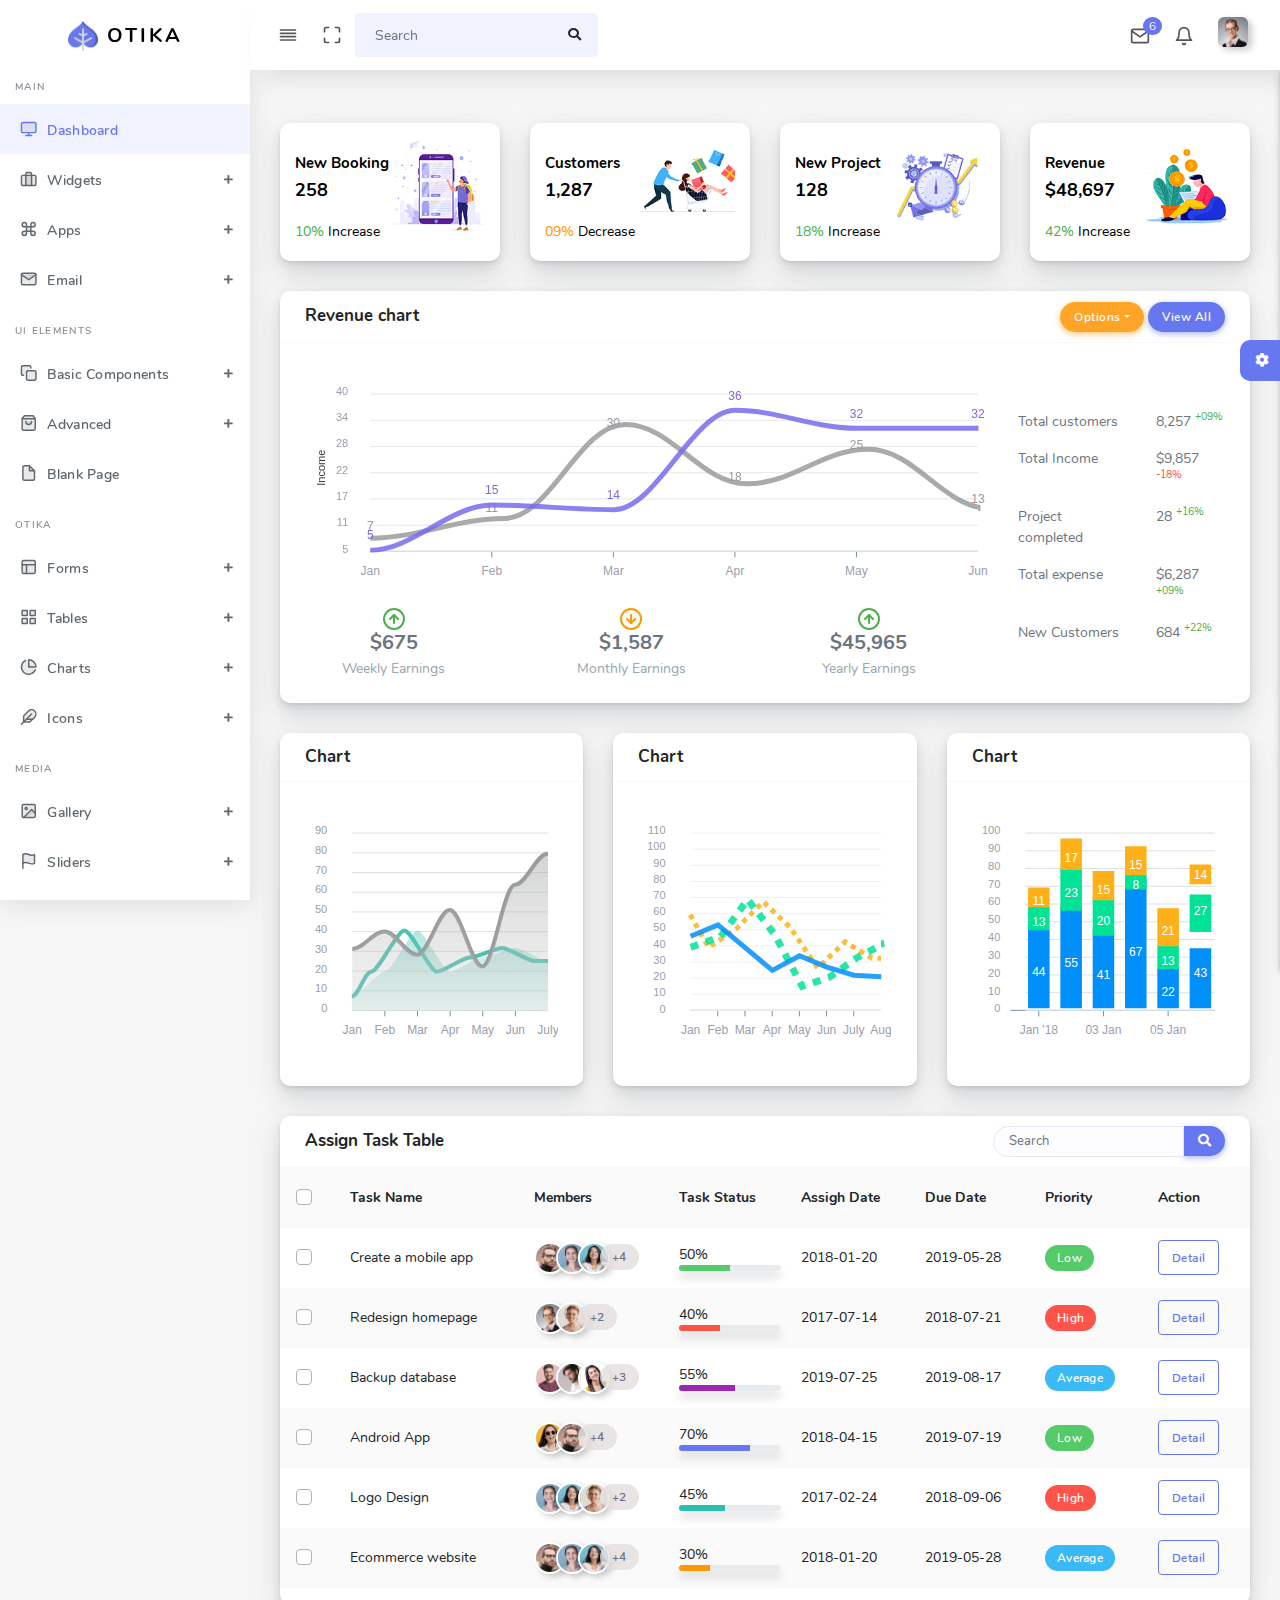
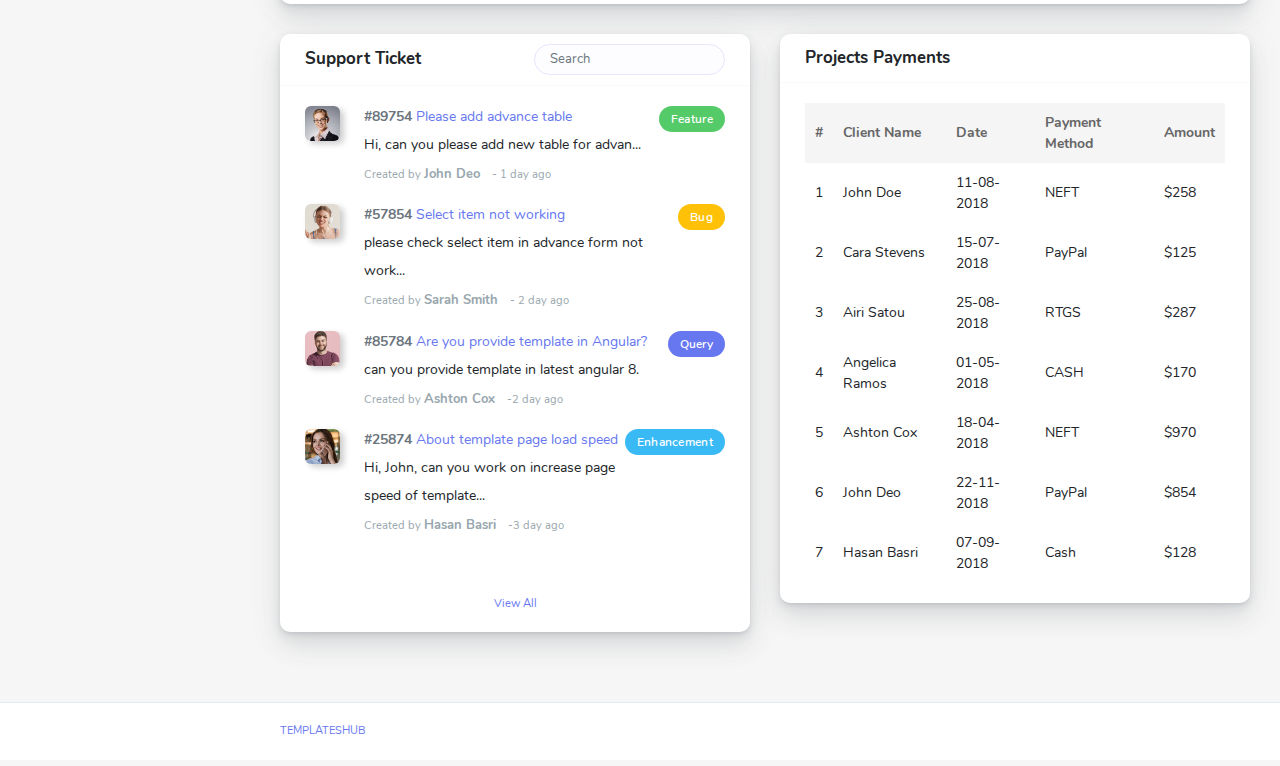
==== admin/index.html @ 85d9a6f5 "added files via Github Desktop" ====
<!DOCTYPE html>
<html lang="en">


<!-- index.html  21 Nov 2019 03:44:50 GMT -->
<head>
  <meta charset="UTF-8">
  <meta content="width=device-width, initial-scale=1, maximum-scale=1, shrink-to-fit=no" name="viewport">
  <title>Otika - Admin Dashboard Template</title>
  <!-- General CSS Files -->
  <link rel="stylesheet" href="assets/css/app.min.css">
  <!-- Template CSS -->
  <link rel="stylesheet" href="assets/css/style.css">
  <link rel="stylesheet" href="assets/css/components.css">
  <!-- Custom style CSS -->
  <link rel="stylesheet" href="assets/css/custom.css">
  <link rel='shortcut icon' type='image/x-icon' href='assets/img/favicon.ico' />
</head>

<body>
  <div class="loader"></div>
  <div id="app">
    <div class="main-wrapper main-wrapper-1">
      <div class="navbar-bg"></div>
      <nav class="navbar navbar-expand-lg main-navbar sticky">
        <div class="form-inline mr-auto">
          <ul class="navbar-nav mr-3">
            <li><a href="#" data-toggle="sidebar" class="nav-link nav-link-lg
									collapse-btn"> <i data-feather="align-justify"></i></a></li>
            <li><a href="#" class="nav-link nav-link-lg fullscreen-btn">
                <i data-feather="maximize"></i>
              </a></li>
            <li>
              <form class="form-inline mr-auto">
                <div class="search-element">
                  <input class="form-control" type="search" placeholder="Search" aria-label="Search" data-width="200">
                  <button class="btn" type="submit">
                    <i class="fas fa-search"></i>
                  </button>
                </div>
              </form>
            </li>
          </ul>
        </div>
        <ul class="navbar-nav navbar-right">
          <li class="dropdown dropdown-list-toggle"><a href="#" data-toggle="dropdown"
              class="nav-link nav-link-lg message-toggle"><i data-feather="mail"></i>
              <span class="badge headerBadge1">
                6 </span> </a>
            <div class="dropdown-menu dropdown-list dropdown-menu-right pullDown">
              <div class="dropdown-header">
                Messages
                <div class="float-right">
                  <a href="#">Mark All As Read</a>
                </div>
              </div>
              <div class="dropdown-list-content dropdown-list-message">
                <a href="#" class="dropdown-item"> <span class="dropdown-item-avatar
											text-white"> <img alt="image" src="assets/img/users/user-1.png" class="rounded-circle">
                  </span> <span class="dropdown-item-desc"> <span class="message-user">John
                      Deo</span>
                    <span class="time messege-text">Please check your mail !!</span>
                    <span class="time">2 Min Ago</span>
                  </span>
                </a> <a href="#" class="dropdown-item"> <span class="dropdown-item-avatar text-white">
                    <img alt="image" src="assets/img/users/user-2.png" class="rounded-circle">
                  </span> <span class="dropdown-item-desc"> <span class="message-user">Sarah
                      Smith</span> <span class="time messege-text">Request for leave
                      application</span>
                    <span class="time">5 Min Ago</span>
                  </span>
                </a> <a href="#" class="dropdown-item"> <span class="dropdown-item-avatar text-white">
                    <img alt="image" src="assets/img/users/user-5.png" class="rounded-circle">
                  </span> <span class="dropdown-item-desc"> <span class="message-user">Jacob
                      Ryan</span> <span class="time messege-text">Your payment invoice is
                      generated.</span> <span class="time">12 Min Ago</span>
                  </span>
                </a> <a href="#" class="dropdown-item"> <span class="dropdown-item-avatar text-white">
                    <img alt="image" src="assets/img/users/user-4.png" class="rounded-circle">
                  </span> <span class="dropdown-item-desc"> <span class="message-user">Lina
                      Smith</span> <span class="time messege-text">hii John, I have upload
                      doc
                      related to task.</span> <span class="time">30
                      Min Ago</span>
                  </span>
                </a> <a href="#" class="dropdown-item"> <span class="dropdown-item-avatar text-white">
                    <img alt="image" src="assets/img/users/user-3.png" class="rounded-circle">
                  </span> <span class="dropdown-item-desc"> <span class="message-user">Jalpa
                      Joshi</span> <span class="time messege-text">Please do as specify.
                      Let me
                      know if you have any query.</span> <span class="time">1
                      Days Ago</span>
                  </span>
                </a> <a href="#" class="dropdown-item"> <span class="dropdown-item-avatar text-white">
                    <img alt="image" src="assets/img/users/user-2.png" class="rounded-circle">
                  </span> <span class="dropdown-item-desc"> <span class="message-user">Sarah
                      Smith</span> <span class="time messege-text">Client Requirements</span>
                    <span class="time">2 Days Ago</span>
                  </span>
                </a>
              </div>
              <div class="dropdown-footer text-center">
                <a href="#">View All <i class="fas fa-chevron-right"></i></a>
              </div>
            </div>
          </li>
          <li class="dropdown dropdown-list-toggle"><a href="#" data-toggle="dropdown"
              class="nav-link notification-toggle nav-link-lg"><i data-feather="bell" class="bell"></i>
            </a>
            <div class="dropdown-menu dropdown-list dropdown-menu-right pullDown">
              <div class="dropdown-header">
                Notifications
                <div class="float-right">
                  <a href="#">Mark All As Read</a>
                </div>
              </div>
              <div class="dropdown-list-content dropdown-list-icons">
                <a href="#" class="dropdown-item dropdown-item-unread"> <span
                    class="dropdown-item-icon bg-primary text-white"> <i class="fas
												fa-code"></i>
                  </span> <span class="dropdown-item-desc"> Template update is
                    available now! <span class="time">2 Min
                      Ago</span>
                  </span>
                </a> <a href="#" class="dropdown-item"> <span class="dropdown-item-icon bg-info text-white"> <i class="far
												fa-user"></i>
                  </span> <span class="dropdown-item-desc"> <b>You</b> and <b>Dedik
                      Sugiharto</b> are now friends <span class="time">10 Hours
                      Ago</span>
                  </span>
                </a> <a href="#" class="dropdown-item"> <span class="dropdown-item-icon bg-success text-white"> <i
                      class="fas
												fa-check"></i>
                  </span> <span class="dropdown-item-desc"> <b>Kusnaedi</b> has
                    moved task <b>Fix bug header</b> to <b>Done</b> <span class="time">12
                      Hours
                      Ago</span>
                  </span>
                </a> <a href="#" class="dropdown-item"> <span class="dropdown-item-icon bg-danger text-white"> <i
                      class="fas fa-exclamation-triangle"></i>
                  </span> <span class="dropdown-item-desc"> Low disk space. Let's
                    clean it! <span class="time">17 Hours Ago</span>
                  </span>
                </a> <a href="#" class="dropdown-item"> <span class="dropdown-item-icon bg-info text-white"> <i class="fas
												fa-bell"></i>
                  </span> <span class="dropdown-item-desc"> Welcome to Otika
                    template! <span class="time">Yesterday</span>
                  </span>
                </a>
              </div>
              <div class="dropdown-footer text-center">
                <a href="#">View All <i class="fas fa-chevron-right"></i></a>
              </div>
            </div>
          </li>
          <li class="dropdown"><a href="#" data-toggle="dropdown"
              class="nav-link dropdown-toggle nav-link-lg nav-link-user"> <img alt="image" src="assets/img/user.png"
                class="user-img-radious-style"> <span class="d-sm-none d-lg-inline-block"></span></a>
            <div class="dropdown-menu dropdown-menu-right pullDown">
              <div class="dropdown-title">Hello Sarah Smith</div>
              <a href="profile.html" class="dropdown-item has-icon"> <i class="far
										fa-user"></i> Profile
              </a> <a href="timeline.html" class="dropdown-item has-icon"> <i class="fas fa-bolt"></i>
                Activities
              </a> <a href="#" class="dropdown-item has-icon"> <i class="fas fa-cog"></i>
                Settings
              </a>
              <div class="dropdown-divider"></div>
              <a href="auth-login.html" class="dropdown-item has-icon text-danger"> <i class="fas fa-sign-out-alt"></i>
                Logout
              </a>
            </div>
          </li>
        </ul>
      </nav>
      <div class="main-sidebar sidebar-style-2">
        <aside id="sidebar-wrapper">
          <div class="sidebar-brand">
            <a href="index.html"> <img alt="image" src="assets/img/logo.png" class="header-logo" /> <span
                class="logo-name">Otika</span>
            </a>
          </div>
          <ul class="sidebar-menu">
            <li class="menu-header">Main</li>
            <li class="dropdown active">
              <a href="index.html" class="nav-link"><i data-feather="monitor"></i><span>Dashboard</span></a>
            </li>
            <li class="dropdown">
              <a href="#" class="menu-toggle nav-link has-dropdown"><i
                  data-feather="briefcase"></i><span>Widgets</span></a>
              <ul class="dropdown-menu">
                <li><a class="nav-link" href="widget-chart.html">Chart Widgets</a></li>
                <li><a class="nav-link" href="widget-data.html">Data Widgets</a></li>
              </ul>
            </li>
            <li class="dropdown">
              <a href="#" class="menu-toggle nav-link has-dropdown"><i data-feather="command"></i><span>Apps</span></a>
              <ul class="dropdown-menu">
                <li><a class="nav-link" href="chat.html">Chat</a></li>
                <li><a class="nav-link" href="portfolio.html">Portfolio</a></li>
                <li><a class="nav-link" href="blog.html">Blog</a></li>
                <li><a class="nav-link" href="calendar.html">Calendar</a></li>
              </ul>
            </li>
            <li class="dropdown">
              <a href="#" class="menu-toggle nav-link has-dropdown"><i data-feather="mail"></i><span>Email</span></a>
              <ul class="dropdown-menu">
                <li><a class="nav-link" href="email-inbox.html">Inbox</a></li>
                <li><a class="nav-link" href="email-compose.html">Compose</a></li>
                <li><a class="nav-link" href="email-read.html">read</a></li>
              </ul>
            </li>
            <li class="menu-header">UI Elements</li>
            <li class="dropdown">
              <a href="#" class="menu-toggle nav-link has-dropdown"><i data-feather="copy"></i><span>Basic
                  Components</span></a>
              <ul class="dropdown-menu">
                <li><a class="nav-link" href="alert.html">Alert</a></li>
                <li><a class="nav-link" href="badge.html">Badge</a></li>
                <li><a class="nav-link" href="breadcrumb.html">Breadcrumb</a></li>
                <li><a class="nav-link" href="buttons.html">Buttons</a></li>
                <li><a class="nav-link" href="collapse.html">Collapse</a></li>
                <li><a class="nav-link" href="dropdown.html">Dropdown</a></li>
                <li><a class="nav-link" href="checkbox-and-radio.html">Checkbox &amp; Radios</a></li>
                <li><a class="nav-link" href="list-group.html">List Group</a></li>
                <li><a class="nav-link" href="media-object.html">Media Object</a></li>
                <li><a class="nav-link" href="navbar.html">Navbar</a></li>
                <li><a class="nav-link" href="pagination.html">Pagination</a></li>
                <li><a class="nav-link" href="popover.html">Popover</a></li>
                <li><a class="nav-link" href="progress.html">Progress</a></li>
                <li><a class="nav-link" href="tooltip.html">Tooltip</a></li>
                <li><a class="nav-link" href="flags.html">Flag</a></li>
                <li><a class="nav-link" href="typography.html">Typography</a></li>
              </ul>
            </li>
            <li class="dropdown">
              <a href="#" class="menu-toggle nav-link has-dropdown"><i
                  data-feather="shopping-bag"></i><span>Advanced</span></a>
              <ul class="dropdown-menu">
                <li><a class="nav-link" href="avatar.html">Avatar</a></li>
                <li><a class="nav-link" href="card.html">Card</a></li>
                <li><a class="nav-link" href="modal.html">Modal</a></li>
                <li><a class="nav-link" href="sweet-alert.html">Sweet Alert</a></li>
                <li><a class="nav-link" href="toastr.html">Toastr</a></li>
                <li><a class="nav-link" href="empty-state.html">Empty State</a></li>
                <li><a class="nav-link" href="multiple-upload.html">Multiple Upload</a></li>
                <li><a class="nav-link" href="pricing.html">Pricing</a></li>
                <li><a class="nav-link" href="tabs.html">Tab</a></li>
              </ul>
            </li>
            <li><a class="nav-link" href="blank.html"><i data-feather="file"></i><span>Blank Page</span></a></li>
            <li class="menu-header">Otika</li>
            <li class="dropdown">
              <a href="#" class="menu-toggle nav-link has-dropdown"><i data-feather="layout"></i><span>Forms</span></a>
              <ul class="dropdown-menu">
                <li><a class="nav-link" href="basic-form.html">Basic Form</a></li>
                <li><a class="nav-link" href="forms-advanced-form.html">Advanced Form</a></li>
                <li><a class="nav-link" href="forms-editor.html">Editor</a></li>
                <li><a class="nav-link" href="forms-validation.html">Validation</a></li>
                <li><a class="nav-link" href="form-wizard.html">Form Wizard</a></li>
              </ul>
            </li>
            <li class="dropdown">
              <a href="#" class="menu-toggle nav-link has-dropdown"><i data-feather="grid"></i><span>Tables</span></a>
              <ul class="dropdown-menu">
                <li><a class="nav-link" href="basic-table.html">Basic Tables</a></li>
                <li><a class="nav-link" href="advance-table.html">Advanced Table</a></li>
                <li><a class="nav-link" href="datatables.html">Datatable</a></li>
                <li><a class="nav-link" href="export-table.html">Export Table</a></li>
                <li><a class="nav-link" href="editable-table.html">Editable Table</a></li>
              </ul>
            </li>
            <li class="dropdown">
              <a href="#" class="menu-toggle nav-link has-dropdown"><i
                  data-feather="pie-chart"></i><span>Charts</span></a>
              <ul class="dropdown-menu">
                <li><a class="nav-link" href="chart-amchart.html">amChart</a></li>
                <li><a class="nav-link" href="chart-apexchart.html">apexchart</a></li>
                <li><a class="nav-link" href="chart-echart.html">eChart</a></li>
                <li><a class="nav-link" href="chart-chartjs.html">Chartjs</a></li>
                <li><a class="nav-link" href="chart-sparkline.html">Sparkline</a></li>
                <li><a class="nav-link" href="chart-morris.html">Morris</a></li>
              </ul>
            </li>
            <li class="dropdown">
              <a href="#" class="menu-toggle nav-link has-dropdown"><i data-feather="feather"></i><span>Icons</span></a>
              <ul class="dropdown-menu">
                <li><a class="nav-link" href="icon-font-awesome.html">Font Awesome</a></li>
                <li><a class="nav-link" href="icon-material.html">Material Design</a></li>
                <li><a class="nav-link" href="icon-ionicons.html">Ion Icons</a></li>
                <li><a class="nav-link" href="icon-feather.html">Feather Icons</a></li>
                <li><a class="nav-link" href="icon-weather-icon.html">Weather Icon</a></li>
              </ul>
            </li>
            <li class="menu-header">Media</li>
            <li class="dropdown">
              <a href="#" class="menu-toggle nav-link has-dropdown"><i data-feather="image"></i><span>Gallery</span></a>
              <ul class="dropdown-menu">
                <li><a class="nav-link" href="light-gallery.html">Light Gallery</a></li>
                <li><a href="gallery1.html">Gallery 2</a></li>
              </ul>
            </li>
            <li class="dropdown">
              <a href="#" class="menu-toggle nav-link has-dropdown"><i data-feather="flag"></i><span>Sliders</span></a>
              <ul class="dropdown-menu">
                <li><a href="carousel.html">Bootstrap Carousel.html</a></li>
                <li><a class="nav-link" href="owl-carousel.html">Owl Carousel</a></li>
              </ul>
            </li>
            <li><a class="nav-link" href="timeline.html"><i data-feather="sliders"></i><span>Timeline</span></a></li>
            <li class="menu-header">Maps</li>
            <li class="dropdown">
              <a href="#" class="menu-toggle nav-link has-dropdown"><i data-feather="map"></i><span>Google
                  Maps</span></a>
              <ul class="dropdown-menu">
                <li><a href="gmaps-advanced-route.html">Advanced Route</a></li>
                <li><a href="gmaps-draggable-marker.html">Draggable Marker</a></li>
                <li><a href="gmaps-geocoding.html">Geocoding</a></li>
                <li><a href="gmaps-geolocation.html">Geolocation</a></li>
                <li><a href="gmaps-marker.html">Marker</a></li>
                <li><a href="gmaps-multiple-marker.html">Multiple Marker</a></li>
                <li><a href="gmaps-route.html">Route</a></li>
                <li><a href="gmaps-simple.html">Simple</a></li>
              </ul>
            </li>
            <li><a class="nav-link" href="vector-map.html"><i data-feather="map-pin"></i><span>Vector
                  Map</span></a></li>
            <li class="menu-header">Pages</li>
            <li class="dropdown">
              <a href="#" class="menu-toggle nav-link has-dropdown"><i
                  data-feather="user-check"></i><span>Auth</span></a>
              <ul class="dropdown-menu">
                <li><a href="auth-login.html">Login</a></li>
                <li><a href="auth-register.html">Register</a></li>
                <li><a href="auth-forgot-password.html">Forgot Password</a></li>
                <li><a href="auth-reset-password.html">Reset Password</a></li>
                <li><a href="subscribe.html">Subscribe</a></li>
              </ul>
            </li>
            <li class="dropdown">
              <a href="#" class="menu-toggle nav-link has-dropdown"><i
                  data-feather="alert-triangle"></i><span>Errors</span></a>
              <ul class="dropdown-menu">
                <li><a class="nav-link" href="errors-503.html">503</a></li>
                <li><a class="nav-link" href="errors-403.html">403</a></li>
                <li><a class="nav-link" href="errors-404.html">404</a></li>
                <li><a class="nav-link" href="errors-500.html">500</a></li>
              </ul>
            </li>
            <li class="dropdown">
              <a href="#" class="menu-toggle nav-link has-dropdown"><i data-feather="anchor"></i><span>Other
                  Pages</span></a>
              <ul class="dropdown-menu">
                <li><a class="nav-link" href="create-post.html">Create Post</a></li>
                <li><a class="nav-link" href="posts.html">Posts</a></li>
                <li><a class="nav-link" href="profile.html">Profile</a></li>
                <li><a class="nav-link" href="contact.html">Contact</a></li>
                <li><a class="nav-link" href="invoice.html">Invoice</a></li>
              </ul>
            </li>
            <li class="dropdown">
              <a href="#" class="menu-toggle nav-link has-dropdown"><i
                  data-feather="chevrons-down"></i><span>Multilevel</span></a>
              <ul class="dropdown-menu">
                <li><a href="#">Menu 1</a></li>
                <li class="dropdown">
                  <a href="#" class="has-dropdown">Menu 2</a>
                  <ul class="dropdown-menu">
                    <li><a href="#">Child Menu 1</a></li>
                    <li class="dropdown">
                      <a href="#" class="has-dropdown">Child Menu 2</a>
                      <ul class="dropdown-menu">
                        <li><a href="#">Child Menu 1</a></li>
                        <li><a href="#">Child Menu 2</a></li>
                      </ul>
                    </li>
                    <li><a href="#"> Child Menu 3</a></li>
                  </ul>
                </li>
              </ul>
            </li>
          </ul>
        </aside>
      </div>
      <!-- Main Content -->
      <div class="main-content">
        <section class="section">
          <div class="row ">
            <div class="col-xl-3 col-lg-6 col-md-6 col-sm-6 col-xs-12">
              <div class="card">
                <div class="card-statistic-4">
                  <div class="align-items-center justify-content-between">
                    <div class="row ">
                      <div class="col-lg-6 col-md-6 col-sm-6 col-xs-6 pr-0 pt-3">
                        <div class="card-content">
                          <h5 class="font-15">New Booking</h5>
                          <h2 class="mb-3 font-18">258</h2>
                          <p class="mb-0"><span class="col-green">10%</span> Increase</p>
                        </div>
                      </div>
                      <div class="col-lg-6 col-md-6 col-sm-6 col-xs-6 pl-0">
                        <div class="banner-img">
                          <img src="assets/img/banner/1.png" alt="">
                        </div>
                      </div>
                    </div>
                  </div>
                </div>
              </div>
            </div>
            <div class="col-xl-3 col-lg-6 col-md-6 col-sm-6 col-xs-12">
              <div class="card">
                <div class="card-statistic-4">
                  <div class="align-items-center justify-content-between">
                    <div class="row ">
                      <div class="col-lg-6 col-md-6 col-sm-6 col-xs-6 pr-0 pt-3">
                        <div class="card-content">
                          <h5 class="font-15"> Customers</h5>
                          <h2 class="mb-3 font-18">1,287</h2>
                          <p class="mb-0"><span class="col-orange">09%</span> Decrease</p>
                        </div>
                      </div>
                      <div class="col-lg-6 col-md-6 col-sm-6 col-xs-6 pl-0">
                        <div class="banner-img">
                          <img src="assets/img/banner/2.png" alt="">
                        </div>
                      </div>
                    </div>
                  </div>
                </div>
              </div>
            </div>
            <div class="col-xl-3 col-lg-6 col-md-6 col-sm-6 col-xs-12">
              <div class="card">
                <div class="card-statistic-4">
                  <div class="align-items-center justify-content-between">
                    <div class="row ">
                      <div class="col-lg-6 col-md-6 col-sm-6 col-xs-6 pr-0 pt-3">
                        <div class="card-content">
                          <h5 class="font-15">New Project</h5>
                          <h2 class="mb-3 font-18">128</h2>
                          <p class="mb-0"><span class="col-green">18%</span>
                            Increase</p>
                        </div>
                      </div>
                      <div class="col-lg-6 col-md-6 col-sm-6 col-xs-6 pl-0">
                        <div class="banner-img">
                          <img src="assets/img/banner/3.png" alt="">
                        </div>
                      </div>
                    </div>
                  </div>
                </div>
              </div>
            </div>
            <div class="col-xl-3 col-lg-6 col-md-6 col-sm-6 col-xs-12">
              <div class="card">
                <div class="card-statistic-4">
                  <div class="align-items-center justify-content-between">
                    <div class="row ">
                      <div class="col-lg-6 col-md-6 col-sm-6 col-xs-6 pr-0 pt-3">
                        <div class="card-content">
                          <h5 class="font-15">Revenue</h5>
                          <h2 class="mb-3 font-18">$48,697</h2>
                          <p class="mb-0"><span class="col-green">42%</span> Increase</p>
                        </div>
                      </div>
                      <div class="col-lg-6 col-md-6 col-sm-6 col-xs-6 pl-0">
                        <div class="banner-img">
                          <img src="assets/img/banner/4.png" alt="">
                        </div>
                      </div>
                    </div>
                  </div>
                </div>
              </div>
            </div>
          </div>
          <div class="row">
            <div class="col-12 col-sm-12 col-lg-12">
              <div class="card ">
                <div class="card-header">
                  <h4>Revenue chart</h4>
                  <div class="card-header-action">
                    <div class="dropdown">
                      <a href="#" data-toggle="dropdown" class="btn btn-warning dropdown-toggle">Options</a>
                      <div class="dropdown-menu">
                        <a href="#" class="dropdown-item has-icon"><i class="fas fa-eye"></i> View</a>
                        <a href="#" class="dropdown-item has-icon"><i class="far fa-edit"></i> Edit</a>
                        <div class="dropdown-divider"></div>
                        <a href="#" class="dropdown-item has-icon text-danger"><i class="far fa-trash-alt"></i>
                          Delete</a>
                      </div>
                    </div>
                    <a href="#" class="btn btn-primary">View All</a>
                  </div>
                </div>
                <div class="card-body">
                  <div class="row">
                    <div class="col-lg-9">
                      <div id="chart1"></div>
                      <div class="row mb-0">
                        <div class="col-lg-4 col-md-4 col-sm-4 col-xs-4">
                          <div class="list-inline text-center">
                            <div class="list-inline-item p-r-30"><i data-feather="arrow-up-circle"
                                class="col-green"></i>
                              <h5 class="m-b-0">$675</h5>
                              <p class="text-muted font-14 m-b-0">Weekly Earnings</p>
                            </div>
                          </div>
                        </div>
                        <div class="col-lg-4 col-md-4 col-sm-4 col-xs-4">
                          <div class="list-inline text-center">
                            <div class="list-inline-item p-r-30"><i data-feather="arrow-down-circle"
                                class="col-orange"></i>
                              <h5 class="m-b-0">$1,587</h5>
                              <p class="text-muted font-14 m-b-0">Monthly Earnings</p>
                            </div>
                          </div>
                        </div>
                        <div class="col-lg-4 col-md-4 col-sm-4 col-xs-4">
                          <div class="list-inline text-center">
                            <div class="list-inline-item p-r-30"><i data-feather="arrow-up-circle"
                                class="col-green"></i>
                              <h5 class="mb-0 m-b-0">$45,965</h5>
                              <p class="text-muted font-14 m-b-0">Yearly Earnings</p>
                            </div>
                          </div>
                        </div>
                      </div>
                    </div>
                    <div class="col-lg-3">
                      <div class="row mt-5">
                        <div class="col-7 col-xl-7 mb-3">Total customers</div>
                        <div class="col-5 col-xl-5 mb-3">
                          <span class="text-big">8,257</span>
                          <sup class="col-green">+09%</sup>
                        </div>
                        <div class="col-7 col-xl-7 mb-3">Total Income</div>
                        <div class="col-5 col-xl-5 mb-3">
                          <span class="text-big">$9,857</span>
                          <sup class="text-danger">-18%</sup>
                        </div>
                        <div class="col-7 col-xl-7 mb-3">Project completed</div>
                        <div class="col-5 col-xl-5 mb-3">
                          <span class="text-big">28</span>
                          <sup class="col-green">+16%</sup>
                        </div>
                        <div class="col-7 col-xl-7 mb-3">Total expense</div>
                        <div class="col-5 col-xl-5 mb-3">
                          <span class="text-big">$6,287</span>
                          <sup class="col-green">+09%</sup>
                        </div>
                        <div class="col-7 col-xl-7 mb-3">New Customers</div>
                        <div class="col-5 col-xl-5 mb-3">
                          <span class="text-big">684</span>
                          <sup class="col-green">+22%</sup>
                        </div>
                      </div>
                    </div>
                  </div>
                </div>
              </div>
            </div>
          </div>
          <div class="row">
            <div class="col-12 col-sm-12 col-lg-4">
              <div class="card">
                <div class="card-header">
                  <h4>Chart</h4>
                </div>
                <div class="card-body">
                  <div id="chart4" class="chartsh"></div>
                </div>
              </div>
            </div>
            <div class="col-12 col-sm-12 col-lg-4">
              <div class="card">
                <div class="card-header">
                  <h4>Chart</h4>
                </div>
                <div class="card-body">
                  <div class="summary">
                    <div class="summary-chart active" data-tab-group="summary-tab" id="summary-chart">
                      <div id="chart3" class="chartsh"></div>
                    </div>
                    <div data-tab-group="summary-tab" id="summary-text">
                    </div>
                  </div>
                </div>
              </div>
            </div>
            <div class="col-12 col-sm-12 col-lg-4">
              <div class="card">
                <div class="card-header">
                  <h4>Chart</h4>
                </div>
                <div class="card-body">
                  <div id="chart2" class="chartsh"></div>
                </div>
              </div>
            </div>
          </div>
          <div class="row">
            <div class="col-12">
              <div class="card">
                <div class="card-header">
                  <h4>Assign Task Table</h4>
                  <div class="card-header-form">
                    <form>
                      <div class="input-group">
                        <input type="text" class="form-control" placeholder="Search">
                        <div class="input-group-btn">
                          <button class="btn btn-primary"><i class="fas fa-search"></i></button>
                        </div>
                      </div>
                    </form>
                  </div>
                </div>
                <div class="card-body p-0">
                  <div class="table-responsive">
                    <table class="table table-striped">
                      <tr>
                        <th class="text-center">
                          <div class="custom-checkbox custom-checkbox-table custom-control">
                            <input type="checkbox" data-checkboxes="mygroup" data-checkbox-role="dad"
                              class="custom-control-input" id="checkbox-all">
                            <label for="checkbox-all" class="custom-control-label">&nbsp;</label>
                          </div>
                        </th>
                        <th>Task Name</th>
                        <th>Members</th>
                        <th>Task Status</th>
                        <th>Assigh Date</th>
                        <th>Due Date</th>
                        <th>Priority</th>
                        <th>Action</th>
                      </tr>
                      <tr>
                        <td class="p-0 text-center">
                          <div class="custom-checkbox custom-control">
                            <input type="checkbox" data-checkboxes="mygroup" class="custom-control-input"
                              id="checkbox-1">
                            <label for="checkbox-1" class="custom-control-label">&nbsp;</label>
                          </div>
                        </td>
                        <td>Create a mobile app</td>
                        <td class="text-truncate">
                          <ul class="list-unstyled order-list m-b-0 m-b-0">
                            <li class="team-member team-member-sm"><img class="rounded-circle"
                                src="assets/img/users/user-8.png" alt="user" data-toggle="tooltip" title=""
                                data-original-title="Wildan Ahdian"></li>
                            <li class="team-member team-member-sm"><img class="rounded-circle"
                                src="assets/img/users/user-9.png" alt="user" data-toggle="tooltip" title=""
                                data-original-title="John Deo"></li>
                            <li class="team-member team-member-sm"><img class="rounded-circle"
                                src="assets/img/users/user-10.png" alt="user" data-toggle="tooltip" title=""
                                data-original-title="Sarah Smith"></li>
                            <li class="avatar avatar-sm"><span class="badge badge-primary">+4</span></li>
                          </ul>
                        </td>
                        <td class="align-middle">
                          <div class="progress-text">50%</div>
                          <div class="progress" data-height="6">
                            <div class="progress-bar bg-success" data-width="50%"></div>
                          </div>
                        </td>
                        <td>2018-01-20</td>
                        <td>2019-05-28</td>
                        <td>
                          <div class="badge badge-success">Low</div>
                        </td>
                        <td><a href="#" class="btn btn-outline-primary">Detail</a></td>
                      </tr>
                      <tr>
                        <td class="p-0 text-center">
                          <div class="custom-checkbox custom-control">
                            <input type="checkbox" data-checkboxes="mygroup" class="custom-control-input"
                              id="checkbox-2">
                            <label for="checkbox-2" class="custom-control-label">&nbsp;</label>
                          </div>
                        </td>
                        <td>Redesign homepage</td>
                        <td class="text-truncate">
                          <ul class="list-unstyled order-list m-b-0 m-b-0">
                            <li class="team-member team-member-sm"><img class="rounded-circle"
                                src="assets/img/users/user-1.png" alt="user" data-toggle="tooltip" title=""
                                data-original-title="Wildan Ahdian"></li>
                            <li class="team-member team-member-sm"><img class="rounded-circle"
                                src="assets/img/users/user-2.png" alt="user" data-toggle="tooltip" title=""
                                data-original-title="John Deo"></li>
                            <li class="avatar avatar-sm"><span class="badge badge-primary">+2</span></li>
                          </ul>
                        </td>
                        <td class="align-middle">
                          <div class="progress-text">40%</div>
                          <div class="progress" data-height="6">
                            <div class="progress-bar bg-danger" data-width="40%"></div>
                          </div>
                        </td>
                        <td>2017-07-14</td>
                        <td>2018-07-21</td>
                        <td>
                          <div class="badge badge-danger">High</div>
                        </td>
                        <td><a href="#" class="btn btn-outline-primary">Detail</a></td>
                      </tr>
                      <tr>
                        <td class="p-0 text-center">
                          <div class="custom-checkbox custom-control">
                            <input type="checkbox" data-checkboxes="mygroup" class="custom-control-input"
                              id="checkbox-3">
                            <label for="checkbox-3" class="custom-control-label">&nbsp;</label>
                          </div>
                        </td>
                        <td>Backup database</td>
                        <td class="text-truncate">
                          <ul class="list-unstyled order-list m-b-0 m-b-0">
                            <li class="team-member team-member-sm"><img class="rounded-circle"
                                src="assets/img/users/user-3.png" alt="user" data-toggle="tooltip" title=""
                                data-original-title="Wildan Ahdian"></li>
                            <li class="team-member team-member-sm"><img class="rounded-circle"
                                src="assets/img/users/user-4.png" alt="user" data-toggle="tooltip" title=""
                                data-original-title="John Deo"></li>
                            <li class="team-member team-member-sm"><img class="rounded-circle"
                                src="assets/img/users/user-5.png" alt="user" data-toggle="tooltip" title=""
                                data-original-title="Sarah Smith"></li>
                            <li class="avatar avatar-sm"><span class="badge badge-primary">+3</span></li>
                          </ul>
                        </td>
                        <td class="align-middle">
                          <div class="progress-text">55%</div>
                          <div class="progress" data-height="6">
                            <div class="progress-bar bg-purple" data-width="55%"></div>
                          </div>
                        </td>
                        <td>2019-07-25</td>
                        <td>2019-08-17</td>
                        <td>
                          <div class="badge badge-info">Average</div>
                        </td>
                        <td><a href="#" class="btn btn-outline-primary">Detail</a></td>
                      </tr>
                      <tr>
                        <td class="p-0 text-center">
                          <div class="custom-checkbox custom-control">
                            <input type="checkbox" data-checkboxes="mygroup" class="custom-control-input"
                              id="checkbox-4">
                            <label for="checkbox-4" class="custom-control-label">&nbsp;</label>
                          </div>
                        </td>
                        <td>Android App</td>
                        <td class="text-truncate">
                          <ul class="list-unstyled order-list m-b-0 m-b-0">
                            <li class="team-member team-member-sm"><img class="rounded-circle"
                                src="assets/img/users/user-7.png" alt="user" data-toggle="tooltip" title=""
                                data-original-title="John Deo"></li>
                            <li class="team-member team-member-sm"><img class="rounded-circle"
                                src="assets/img/users/user-8.png" alt="user" data-toggle="tooltip" title=""
                                data-original-title="Sarah Smith"></li>
                            <li class="avatar avatar-sm"><span class="badge badge-primary">+4</span></li>
                          </ul>
                        </td>
                        <td class="align-middle">
                          <div class="progress-text">70%</div>
                          <div class="progress" data-height="6">
                            <div class="progress-bar" data-width="70%"></div>
                          </div>
                        </td>
                        <td>2018-04-15</td>
                        <td>2019-07-19</td>
                        <td>
                          <div class="badge badge-success">Low</div>
                        </td>
                        <td><a href="#" class="btn btn-outline-primary">Detail</a></td>
                      </tr>
                      <tr>
                        <td class="p-0 text-center">
                          <div class="custom-checkbox custom-control">
                            <input type="checkbox" data-checkboxes="mygroup" class="custom-control-input"
                              id="checkbox-5">
                            <label for="checkbox-5" class="custom-control-label">&nbsp;</label>
                          </div>
                        </td>
                        <td>Logo Design</td>
                        <td class="text-truncate">
                          <ul class="list-unstyled order-list m-b-0 m-b-0">
                            <li class="team-member team-member-sm"><img class="rounded-circle"
                                src="assets/img/users/user-9.png" alt="user" data-toggle="tooltip" title=""
                                data-original-title="Wildan Ahdian"></li>
                            <li class="team-member team-member-sm"><img class="rounded-circle"
                                src="assets/img/users/user-10.png" alt="user" data-toggle="tooltip" title=""
                                data-original-title="John Deo"></li>
                            <li class="team-member team-member-sm"><img class="rounded-circle"
                                src="assets/img/users/user-2.png" alt="user" data-toggle="tooltip" title=""
                                data-original-title="Sarah Smith"></li>
                            <li class="avatar avatar-sm"><span class="badge badge-primary">+2</span></li>
                          </ul>
                        </td>
                        <td class="align-middle">
                          <div class="progress-text">45%</div>
                          <div class="progress" data-height="6">
                            <div class="progress-bar bg-cyan" data-width="45%"></div>
                          </div>
                        </td>
                        <td>2017-02-24</td>
                        <td>2018-09-06</td>
                        <td>
                          <div class="badge badge-danger">High</div>
                        </td>
                        <td><a href="#" class="btn btn-outline-primary">Detail</a></td>
                      </tr>
                      <tr>
                        <td class="p-0 text-center">
                          <div class="custom-checkbox custom-control">
                            <input type="checkbox" data-checkboxes="mygroup" class="custom-control-input"
                              id="checkbox-6">
                            <label for="checkbox-6" class="custom-control-label">&nbsp;</label>
                          </div>
                        </td>
                        <td>Ecommerce website</td>
                        <td class="text-truncate">
                          <ul class="list-unstyled order-list m-b-0 m-b-0">
                            <li class="team-member team-member-sm"><img class="rounded-circle"
                                src="assets/img/users/user-8.png" alt="user" data-toggle="tooltip" title=""
                                data-original-title="Wildan Ahdian"></li>
                            <li class="team-member team-member-sm"><img class="rounded-circle"
                                src="assets/img/users/user-9.png" alt="user" data-toggle="tooltip" title=""
                                data-original-title="John Deo"></li>
                            <li class="team-member team-member-sm"><img class="rounded-circle"
                                src="assets/img/users/user-10.png" alt="user" data-toggle="tooltip" title=""
                                data-original-title="Sarah Smith"></li>
                            <li class="avatar avatar-sm"><span class="badge badge-primary">+4</span></li>
                          </ul>
                        </td>
                        <td class="align-middle">
                          <div class="progress-text">30%</div>
                          <div class="progress" data-height="6">
                            <div class="progress-bar bg-orange" data-width="30%"></div>
                          </div>
                        </td>
                        <td>2018-01-20</td>
                        <td>2019-05-28</td>
                        <td>
                          <div class="badge badge-info">Average</div>
                        </td>
                        <td><a href="#" class="btn btn-outline-primary">Detail</a></td>
                      </tr>
                    </table>
                  </div>
                </div>
              </div>
            </div>
          </div>
          <div class="row">
            <div class="col-md-6 col-lg-12 col-xl-6">
              <!-- Support tickets -->
              <div class="card">
                <div class="card-header">
                  <h4>Support Ticket</h4>
                  <form class="card-header-form">
                    <input type="text" name="search" class="form-control" placeholder="Search">
                  </form>
                </div>
                <div class="card-body">
                  <div class="support-ticket media pb-1 mb-3">
                    <img src="assets/img/users/user-1.png" class="user-img mr-2" alt="">
                    <div class="media-body ml-3">
                      <div class="badge badge-pill badge-success mb-1 float-right">Feature</div>
                      <span class="font-weight-bold">#89754</span>
                      <a href="javascript:void(0)">Please add advance table</a>
                      <p class="my-1">Hi, can you please add new table for advan...</p>
                      <small class="text-muted">Created by <span class="font-weight-bold font-13">John
                          Deo</span>
                        &nbsp;&nbsp; - 1 day ago</small>
                    </div>
                  </div>
                  <div class="support-ticket media pb-1 mb-3">
                    <img src="assets/img/users/user-2.png" class="user-img mr-2" alt="">
                    <div class="media-body ml-3">
                      <div class="badge badge-pill badge-warning mb-1 float-right">Bug</div>
                      <span class="font-weight-bold">#57854</span>
                      <a href="javascript:void(0)">Select item not working</a>
                      <p class="my-1">please check select item in advance form not work...</p>
                      <small class="text-muted">Created by <span class="font-weight-bold font-13">Sarah
                          Smith</span>
                        &nbsp;&nbsp; - 2 day ago</small>
                    </div>
                  </div>
                  <div class="support-ticket media pb-1 mb-3">
                    <img src="assets/img/users/user-3.png" class="user-img mr-2" alt="">
                    <div class="media-body ml-3">
                      <div class="badge badge-pill badge-primary mb-1 float-right">Query</div>
                      <span class="font-weight-bold">#85784</span>
                      <a href="javascript:void(0)">Are you provide template in Angular?</a>
                      <p class="my-1">can you provide template in latest angular 8.</p>
                      <small class="text-muted">Created by <span class="font-weight-bold font-13">Ashton Cox</span>
                        &nbsp;&nbsp; -2 day ago</small>
                    </div>
                  </div>
                  <div class="support-ticket media pb-1 mb-3">
                    <img src="assets/img/users/user-6.png" class="user-img mr-2" alt="">
                    <div class="media-body ml-3">
                      <div class="badge badge-pill badge-info mb-1 float-right">Enhancement</div>
                      <span class="font-weight-bold">#25874</span>
                      <a href="javascript:void(0)">About template page load speed</a>
                      <p class="my-1">Hi, John, can you work on increase page speed of template...</p>
                      <small class="text-muted">Created by <span class="font-weight-bold font-13">Hasan
                          Basri</span>
                        &nbsp;&nbsp; -3 day ago</small>
                    </div>
                  </div>
                </div>
                <a href="javascript:void(0)" class="card-footer card-link text-center small ">View
                  All</a>
              </div>
              <!-- Support tickets -->
            </div>
            <div class="col-md-6 col-lg-12 col-xl-6">
              <div class="card">
                <div class="card-header">
                  <h4>Projects Payments</h4>
                </div>
                <div class="card-body">
                  <div class="table-responsive">
                    <table class="table table-hover mb-0">
                      <thead>
                        <tr>
                          <th>#</th>
                          <th>Client Name</th>
                          <th>Date</th>
                          <th>Payment Method</th>
                          <th>Amount</th>
                        </tr>
                      </thead>
                      <tbody>
                        <tr>
                          <td>1</td>
                          <td>John Doe </td>
                          <td>11-08-2018</td>
                          <td>NEFT</td>
                          <td>$258</td>
                        </tr>
                        <tr>
                          <td>2</td>
                          <td>Cara Stevens
                          </td>
                          <td>15-07-2018</td>
                          <td>PayPal</td>
                          <td>$125</td>
                        </tr>
                        <tr>
                          <td>3</td>
                          <td>
                            Airi Satou
                          </td>
                          <td>25-08-2018</td>
                          <td>RTGS</td>
                          <td>$287</td>
                        </tr>
                        <tr>
                          <td>4</td>
                          <td>
                            Angelica Ramos
                          </td>
                          <td>01-05-2018</td>
                          <td>CASH</td>
                          <td>$170</td>
                        </tr>
                        <tr>
                          <td>5</td>
                          <td>
                            Ashton Cox
                          </td>
                          <td>18-04-2018</td>
                          <td>NEFT</td>
                          <td>$970</td>
                        </tr>
                        <tr>
                          <td>6</td>
                          <td>
                            John Deo
                          </td>
                          <td>22-11-2018</td>
                          <td>PayPal</td>
                          <td>$854</td>
                        </tr>
                        <tr>
                          <td>7</td>
                          <td>
                            Hasan Basri
                          </td>
                          <td>07-09-2018</td>
                          <td>Cash</td>
                          <td>$128</td>
                        </tr>
                      </tbody>
                    </table>
                  </div>
                </div>
              </div>
            </div>
          </div>
        </section>
        <div class="settingSidebar">
          <a href="javascript:void(0)" class="settingPanelToggle"> <i class="fa fa-spin fa-cog"></i>
          </a>
          <div class="settingSidebar-body ps-container ps-theme-default">
            <div class=" fade show active">
              <div class="setting-panel-header">Setting Panel
              </div>
              <div class="p-15 border-bottom">
                <h6 class="font-medium m-b-10">Select Layout</h6>
                <div class="selectgroup layout-color w-50">
                  <label class="selectgroup-item">
                    <input type="radio" name="value" value="1" class="selectgroup-input-radio select-layout" checked>
                    <span class="selectgroup-button">Light</span>
                  </label>
                  <label class="selectgroup-item">
                    <input type="radio" name="value" value="2" class="selectgroup-input-radio select-layout">
                    <span class="selectgroup-button">Dark</span>
                  </label>
                </div>
              </div>
              <div class="p-15 border-bottom">
                <h6 class="font-medium m-b-10">Sidebar Color</h6>
                <div class="selectgroup selectgroup-pills sidebar-color">
                  <label class="selectgroup-item">
                    <input type="radio" name="icon-input" value="1" class="selectgroup-input select-sidebar">
                    <span class="selectgroup-button selectgroup-button-icon" data-toggle="tooltip"
                      data-original-title="Light Sidebar"><i class="fas fa-sun"></i></span>
                  </label>
                  <label class="selectgroup-item">
                    <input type="radio" name="icon-input" value="2" class="selectgroup-input select-sidebar" checked>
                    <span class="selectgroup-button selectgroup-button-icon" data-toggle="tooltip"
                      data-original-title="Dark Sidebar"><i class="fas fa-moon"></i></span>
                  </label>
                </div>
              </div>
              <div class="p-15 border-bottom">
                <h6 class="font-medium m-b-10">Color Theme</h6>
                <div class="theme-setting-options">
                  <ul class="choose-theme list-unstyled mb-0">
                    <li title="white" class="active">
                      <div class="white"></div>
                    </li>
                    <li title="cyan">
                      <div class="cyan"></div>
                    </li>
                    <li title="black">
                      <div class="black"></div>
                    </li>
                    <li title="purple">
                      <div class="purple"></div>
                    </li>
                    <li title="orange">
                      <div class="orange"></div>
                    </li>
                    <li title="green">
                      <div class="green"></div>
                    </li>
                    <li title="red">
                      <div class="red"></div>
                    </li>
                  </ul>
                </div>
              </div>
              <div class="p-15 border-bottom">
                <div class="theme-setting-options">
                  <label class="m-b-0">
                    <input type="checkbox" name="custom-switch-checkbox" class="custom-switch-input"
                      id="mini_sidebar_setting">
                    <span class="custom-switch-indicator"></span>
                    <span class="control-label p-l-10">Mini Sidebar</span>
                  </label>
                </div>
              </div>
              <div class="p-15 border-bottom">
                <div class="theme-setting-options">
                  <label class="m-b-0">
                    <input type="checkbox" name="custom-switch-checkbox" class="custom-switch-input"
                      id="sticky_header_setting">
                    <span class="custom-switch-indicator"></span>
                    <span class="control-label p-l-10">Sticky Header</span>
                  </label>
                </div>
              </div>
              <div class="mt-4 mb-4 p-3 align-center rt-sidebar-last-ele">
                <a href="#" class="btn btn-icon icon-left btn-primary btn-restore-theme">
                  <i class="fas fa-undo"></i> Restore Default
                </a>
              </div>
            </div>
          </div>
        </div>
      </div>
      <footer class="main-footer">
        <div class="footer-left">
          <a href="templateshub.net">Templateshub</a></a>
        </div>
        <div class="footer-right">
        </div>
      </footer>
    </div>
  </div>
  <!-- General JS Scripts -->
  <script src="assets/js/app.min.js"></script>
  <!-- JS Libraies -->
  <script src="assets/bundles/apexcharts/apexcharts.min.js"></script>
  <!-- Page Specific JS File -->
  <script src="assets/js/page/index.js"></script>
  <!-- Template JS File -->
  <script src="assets/js/scripts.js"></script>
  <!-- Custom JS File -->
  <script src="assets/js/custom.js"></script>
</body>


<!-- index.html  21 Nov 2019 03:47:04 GMT -->
</html>
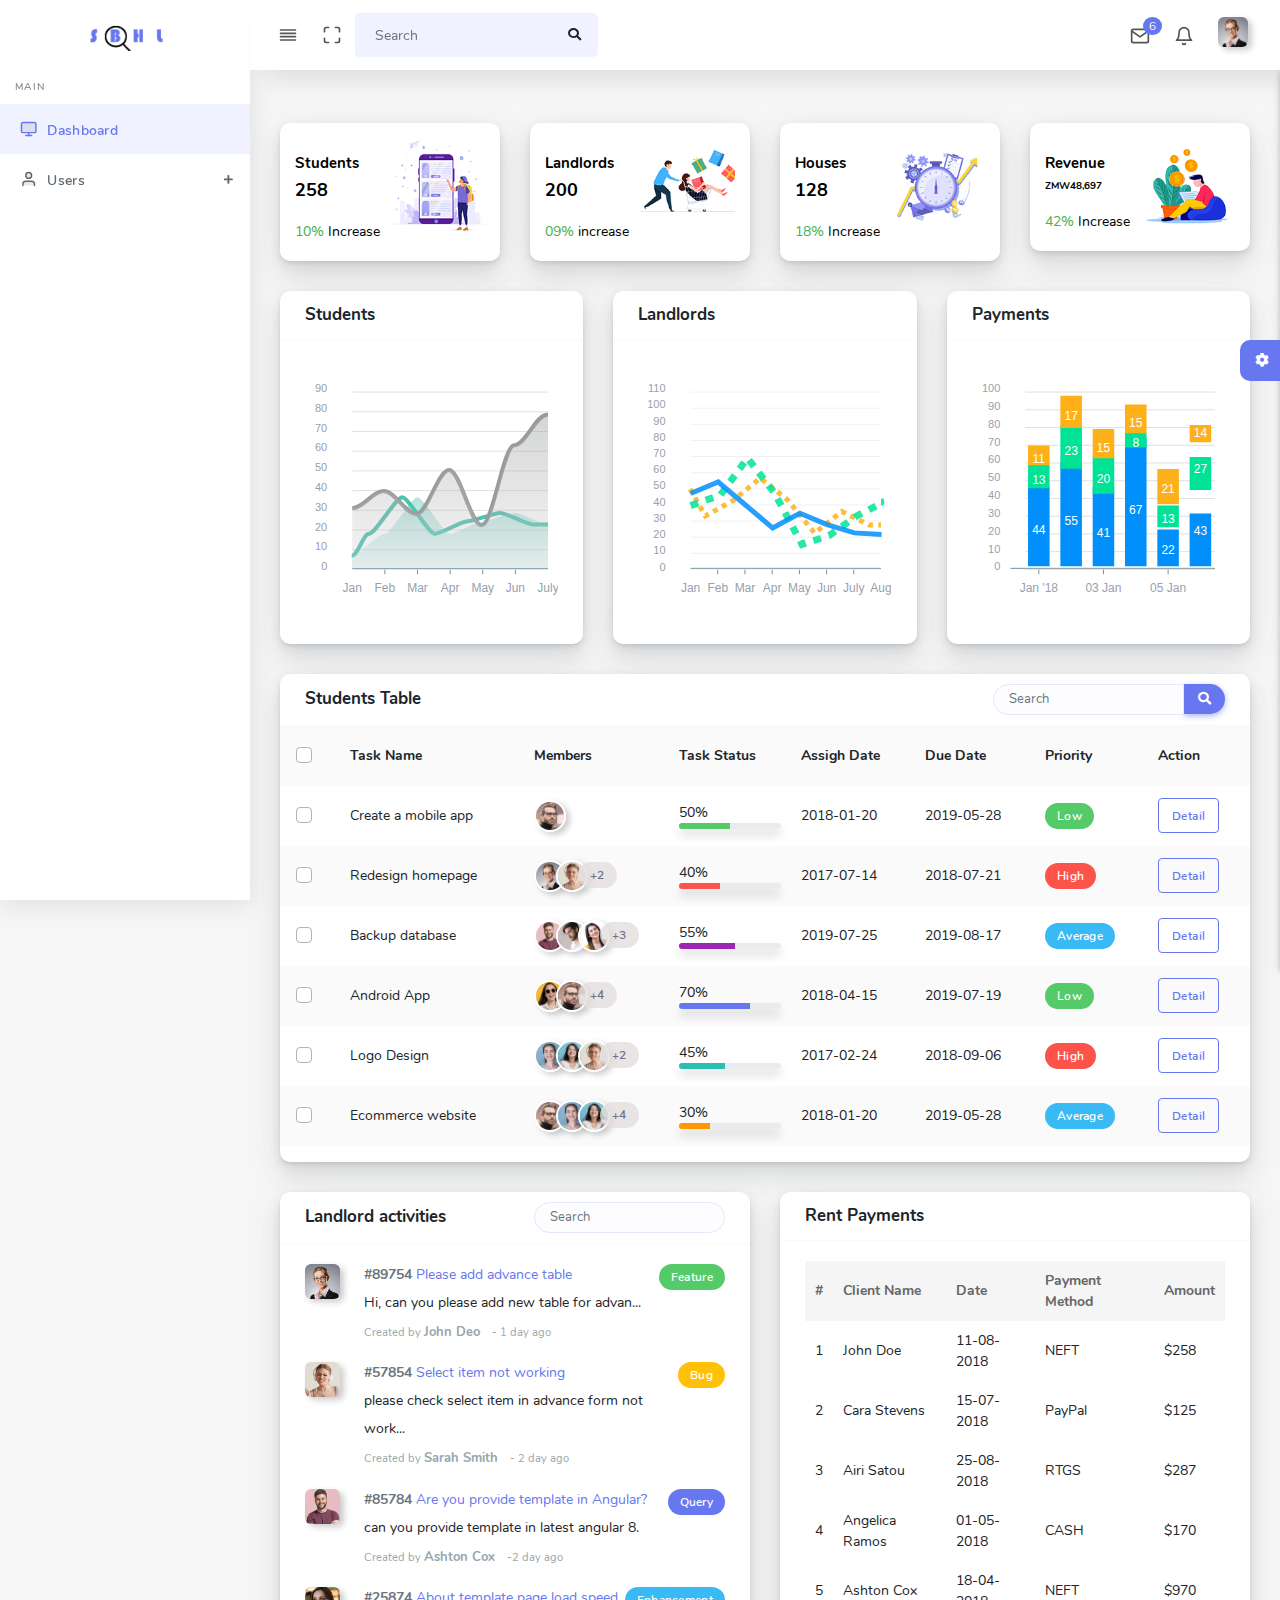
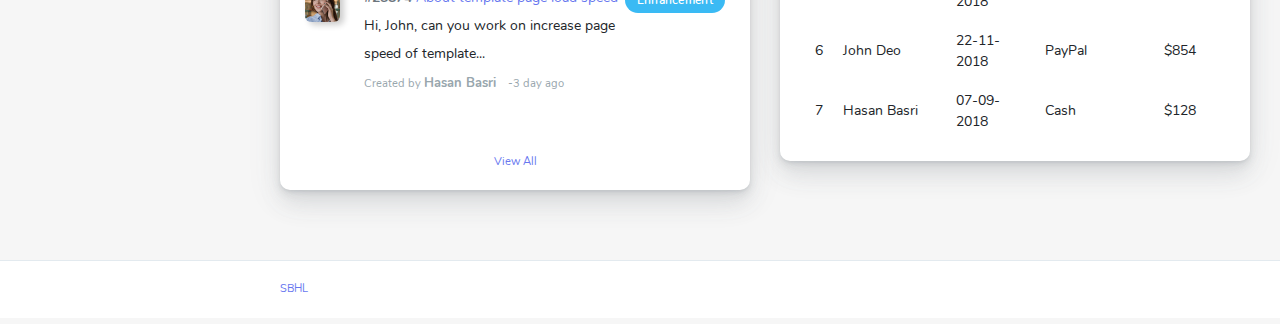
==== commit 5eed49a5: "added files via app" ====
--- a/admin/index.html
+++ b/admin/index.html
@@ -6,7 +6,7 @@
 <head>
   <meta charset="UTF-8">
   <meta content="width=device-width, initial-scale=1, maximum-scale=1, shrink-to-fit=no" name="viewport">
-  <title>Otika - Admin Dashboard Template</title>
+  <title>SBHL -|- Admin</title>
   <!-- General CSS Files -->
   <link rel="stylesheet" href="assets/css/app.min.css">
   <!-- Template CSS -->
@@ -14,7 +14,7 @@
   <link rel="stylesheet" href="assets/css/components.css">
   <!-- Custom style CSS -->
   <link rel="stylesheet" href="assets/css/custom.css">
-  <link rel='shortcut icon' type='image/x-icon' href='assets/img/favicon.ico' />
+  <link rel="shortcut icon" type="image/png" href="../img/other/lSBHL-logo.png" />
 </head>
 
 <body>
@@ -22,6 +22,7 @@
   <div id="app">
     <div class="main-wrapper main-wrapper-1">
       <div class="navbar-bg"></div>
+
       <nav class="navbar navbar-expand-lg main-navbar sticky">
         <div class="form-inline mr-auto">
           <ul class="navbar-nav mr-3">
@@ -42,6 +43,7 @@
             </li>
           </ul>
         </div>
+
         <ul class="navbar-nav navbar-right">
           <li class="dropdown dropdown-list-toggle"><a href="#" data-toggle="dropdown"
               class="nav-link nav-link-lg message-toggle"><i data-feather="mail"></i>
@@ -166,7 +168,7 @@
                 Settings
               </a>
               <div class="dropdown-divider"></div>
-              <a href="auth-login.html" class="dropdown-item has-icon text-danger"> <i class="fas fa-sign-out-alt"></i>
+              <a href="../auth-login.php" class="dropdown-item has-icon text-danger"> <i class="fas fa-sign-out-alt"></i>
                 Logout
               </a>
             </div>
@@ -176,8 +178,8 @@
       <div class="main-sidebar sidebar-style-2">
         <aside id="sidebar-wrapper">
           <div class="sidebar-brand">
-            <a href="index.html"> <img alt="image" src="assets/img/logo.png" class="header-logo" /> <span
-                class="logo-name">Otika</span>
+            <a href="index.html"> <img alt="SBHL" src="assets/img/logo1.png" class="header-logo" /> <span
+                class="logo-name"></span>
             </a>
           </div>
           <ul class="sidebar-menu">
@@ -187,13 +189,14 @@
             </li>
             <li class="dropdown">
               <a href="#" class="menu-toggle nav-link has-dropdown"><i
-                  data-feather="briefcase"></i><span>Widgets</span></a>
-              <ul class="dropdown-menu">
-                <li><a class="nav-link" href="widget-chart.html">Chart Widgets</a></li>
-                <li><a class="nav-link" href="widget-data.html">Data Widgets</a></li>
-              </ul>
-            </li>
-            <li class="dropdown">
+                  data-feather="user"></i><span>Users</span></a>
+              <ul class="dropdown-menu">
+                <li><a class="nav-link" href="widget-chart.html">View students</a></li>
+                <li><a class="nav-link" href="widget-data.html">View landlords</a></li>
+              </ul>
+            </li>
+
+            <!-- <li class="dropdown">
               <a href="#" class="menu-toggle nav-link has-dropdown"><i data-feather="command"></i><span>Apps</span></a>
               <ul class="dropdown-menu">
                 <li><a class="nav-link" href="chat.html">Chat</a></li>
@@ -378,10 +381,13 @@
                   </ul>
                 </li>
               </ul>
-            </li>
+            </li> -->
           </ul>
         </aside>
       </div>
+
+
+
       <!-- Main Content -->
       <div class="main-content">
         <section class="section">
@@ -393,7 +399,7 @@
                     <div class="row ">
                       <div class="col-lg-6 col-md-6 col-sm-6 col-xs-6 pr-0 pt-3">
                         <div class="card-content">
-                          <h5 class="font-15">New Booking</h5>
+                          <h5 class="font-15">Students</h5>
                           <h2 class="mb-3 font-18">258</h2>
                           <p class="mb-0"><span class="col-green">10%</span> Increase</p>
                         </div>
@@ -415,9 +421,9 @@
                     <div class="row ">
                       <div class="col-lg-6 col-md-6 col-sm-6 col-xs-6 pr-0 pt-3">
                         <div class="card-content">
-                          <h5 class="font-15"> Customers</h5>
-                          <h2 class="mb-3 font-18">1,287</h2>
-                          <p class="mb-0"><span class="col-orange">09%</span> Decrease</p>
+                          <h5 class="font-15"> Landlords</h5>
+                          <h2 class="mb-3 font-18">200</h2>
+                          <p class="mb-0"><span class="col-green">09%</span> increase</p>
                         </div>
                       </div>
                       <div class="col-lg-6 col-md-6 col-sm-6 col-xs-6 pl-0">
@@ -437,7 +443,7 @@
                     <div class="row ">
                       <div class="col-lg-6 col-md-6 col-sm-6 col-xs-6 pr-0 pt-3">
                         <div class="card-content">
-                          <h5 class="font-15">New Project</h5>
+                          <h5 class="font-15">Houses</h5>
                           <h2 class="mb-3 font-18">128</h2>
                           <p class="mb-0"><span class="col-green">18%</span>
                             Increase</p>
@@ -461,7 +467,7 @@
                       <div class="col-lg-6 col-md-6 col-sm-6 col-xs-6 pr-0 pt-3">
                         <div class="card-content">
                           <h5 class="font-15">Revenue</h5>
-                          <h2 class="mb-3 font-18">$48,697</h2>
+                          <h2 class="mb-3 font-10">ZMW48,697</h2>
                           <p class="mb-0"><span class="col-green">42%</span> Increase</p>
                         </div>
                       </div>
@@ -476,9 +482,10 @@
               </div>
             </div>
           </div>
+
           <div class="row">
             <div class="col-12 col-sm-12 col-lg-12">
-              <div class="card ">
+              <!-- <div class="card ">
                 <div class="card-header">
                   <h4>Revenue chart</h4>
                   <div class="card-header-action">
@@ -560,24 +567,27 @@
                     </div>
                   </div>
                 </div>
-              </div>
+              </div> -->
             </div>
           </div>
+
+
           <div class="row">
             <div class="col-12 col-sm-12 col-lg-4">
               <div class="card">
                 <div class="card-header">
-                  <h4>Chart</h4>
+                  <h4>Students</h4>
                 </div>
                 <div class="card-body">
                   <div id="chart4" class="chartsh"></div>
                 </div>
               </div>
             </div>
+
             <div class="col-12 col-sm-12 col-lg-4">
               <div class="card">
                 <div class="card-header">
-                  <h4>Chart</h4>
+                  <h4>Landlords</h4>
                 </div>
                 <div class="card-body">
                   <div class="summary">
@@ -590,22 +600,25 @@
                 </div>
               </div>
             </div>
+
             <div class="col-12 col-sm-12 col-lg-4">
               <div class="card">
                 <div class="card-header">
-                  <h4>Chart</h4>
+                  <h4>Payments</h4>
                 </div>
                 <div class="card-body">
                   <div id="chart2" class="chartsh"></div>
                 </div>
               </div>
             </div>
+
           </div>
+
           <div class="row">
             <div class="col-12">
               <div class="card">
                 <div class="card-header">
-                  <h4>Assign Task Table</h4>
+                  <h4>Students Table</h4>
                   <div class="card-header-form">
                     <form>
                       <div class="input-group">
@@ -650,13 +663,6 @@
                             <li class="team-member team-member-sm"><img class="rounded-circle"
                                 src="assets/img/users/user-8.png" alt="user" data-toggle="tooltip" title=""
                                 data-original-title="Wildan Ahdian"></li>
-                            <li class="team-member team-member-sm"><img class="rounded-circle"
-                                src="assets/img/users/user-9.png" alt="user" data-toggle="tooltip" title=""
-                                data-original-title="John Deo"></li>
-                            <li class="team-member team-member-sm"><img class="rounded-circle"
-                                src="assets/img/users/user-10.png" alt="user" data-toggle="tooltip" title=""
-                                data-original-title="Sarah Smith"></li>
-                            <li class="avatar avatar-sm"><span class="badge badge-primary">+4</span></li>
                           </ul>
                         </td>
                         <td class="align-middle">
@@ -852,12 +858,14 @@
               </div>
             </div>
           </div>
+
+
           <div class="row">
             <div class="col-md-6 col-lg-12 col-xl-6">
               <!-- Support tickets -->
               <div class="card">
                 <div class="card-header">
-                  <h4>Support Ticket</h4>
+                  <h4>Landlord activities</h4>
                   <form class="card-header-form">
                     <input type="text" name="search" class="form-control" placeholder="Search">
                   </form>
@@ -916,10 +924,12 @@
               </div>
               <!-- Support tickets -->
             </div>
+
+
             <div class="col-md-6 col-lg-12 col-xl-6">
               <div class="card">
                 <div class="card-header">
-                  <h4>Projects Payments</h4>
+                  <h4>Rent Payments</h4>
                 </div>
                 <div class="card-body">
                   <div class="table-responsive">
@@ -1002,6 +1012,8 @@
             </div>
           </div>
         </section>
+
+        
         <div class="settingSidebar">
           <a href="javascript:void(0)" class="settingPanelToggle"> <i class="fa fa-spin fa-cog"></i>
           </a>
@@ -1094,9 +1106,10 @@
           </div>
         </div>
       </div>
+
       <footer class="main-footer">
         <div class="footer-left">
-          <a href="templateshub.net">Templateshub</a></a>
+          <a href="sbhl.net">SBHL</a></a>
         </div>
         <div class="footer-right">
         </div>
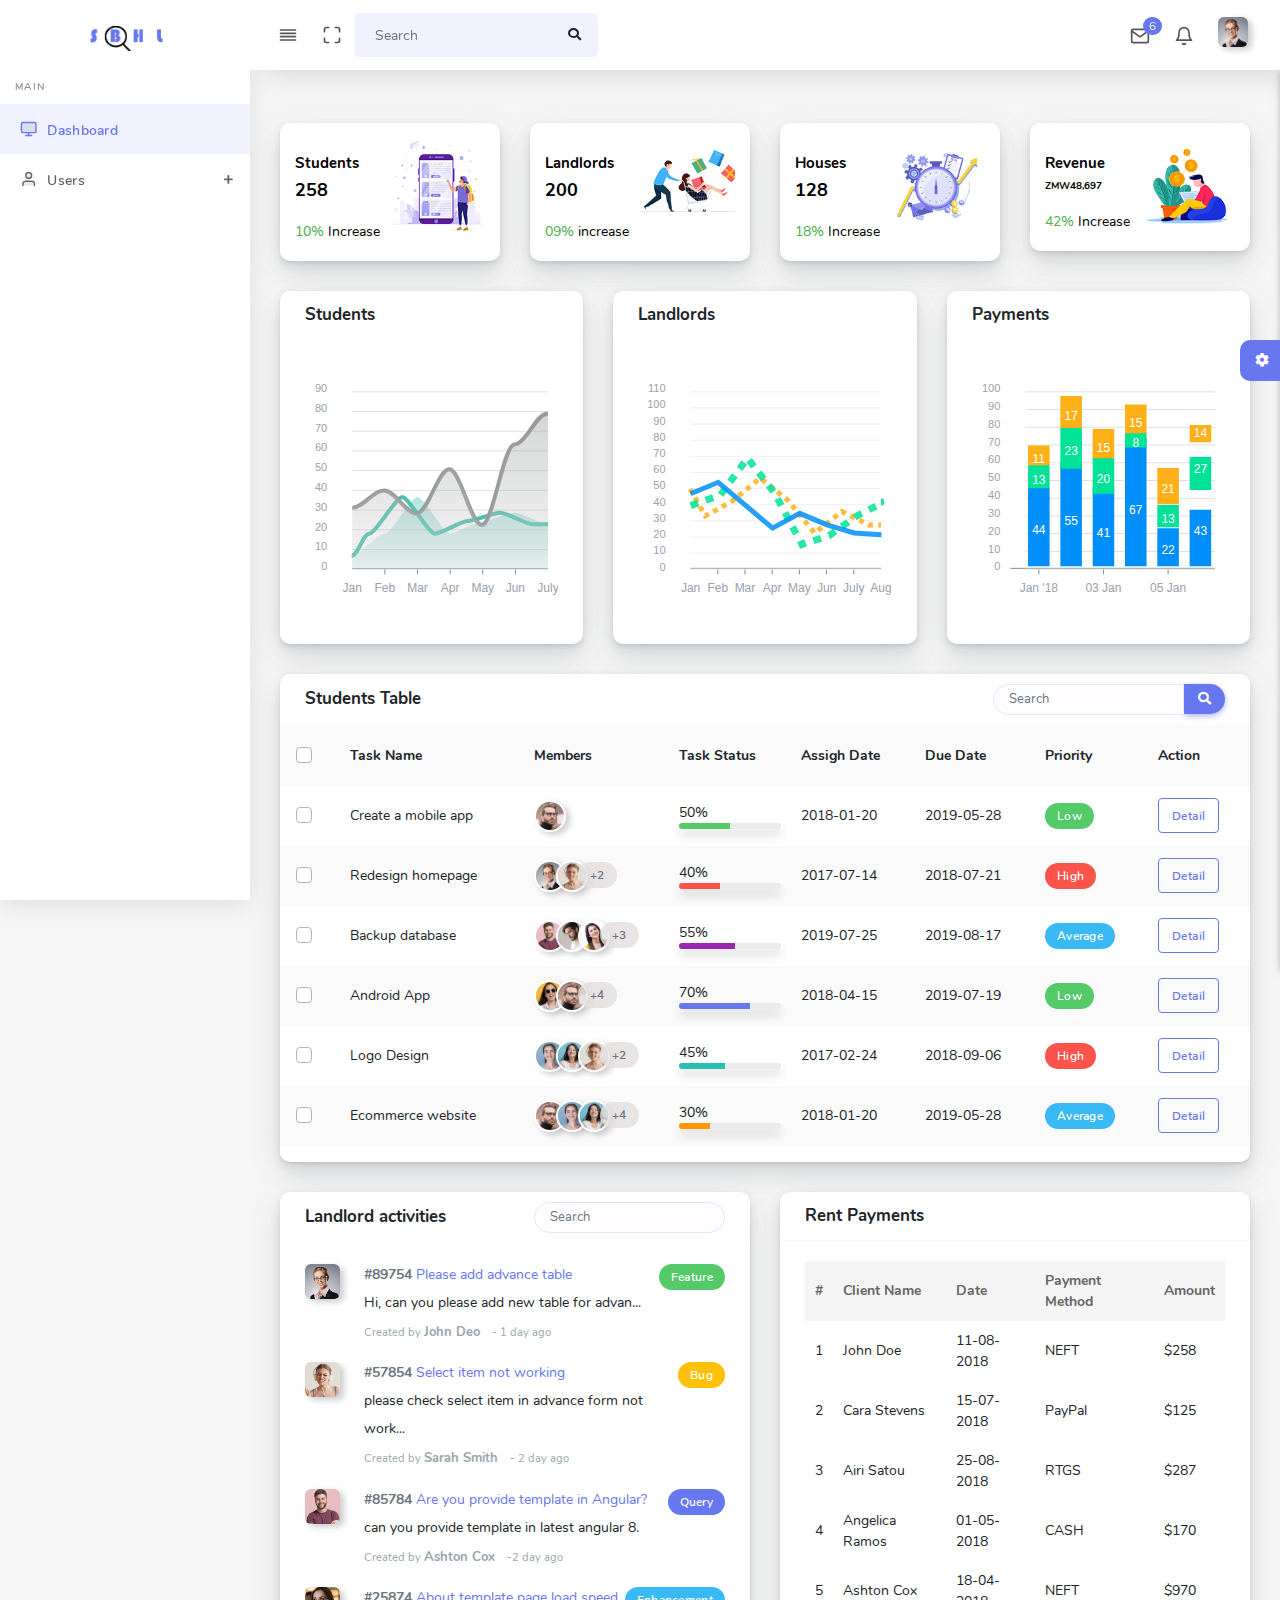
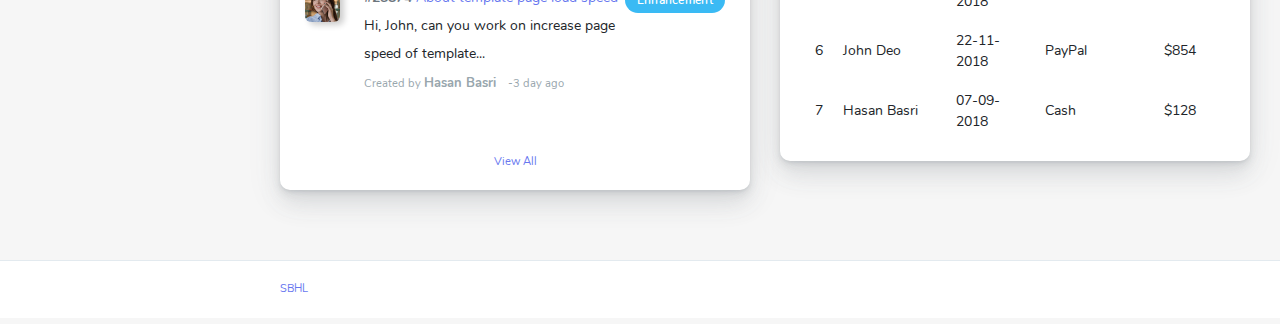
==== commit a00e82be: "other changes" ====
--- a/admin/index.html
+++ b/admin/index.html
@@ -175,6 +175,8 @@
           </li>
         </ul>
       </nav>
+
+      
       <div class="main-sidebar sidebar-style-2">
         <aside id="sidebar-wrapper">
           <div class="sidebar-brand">
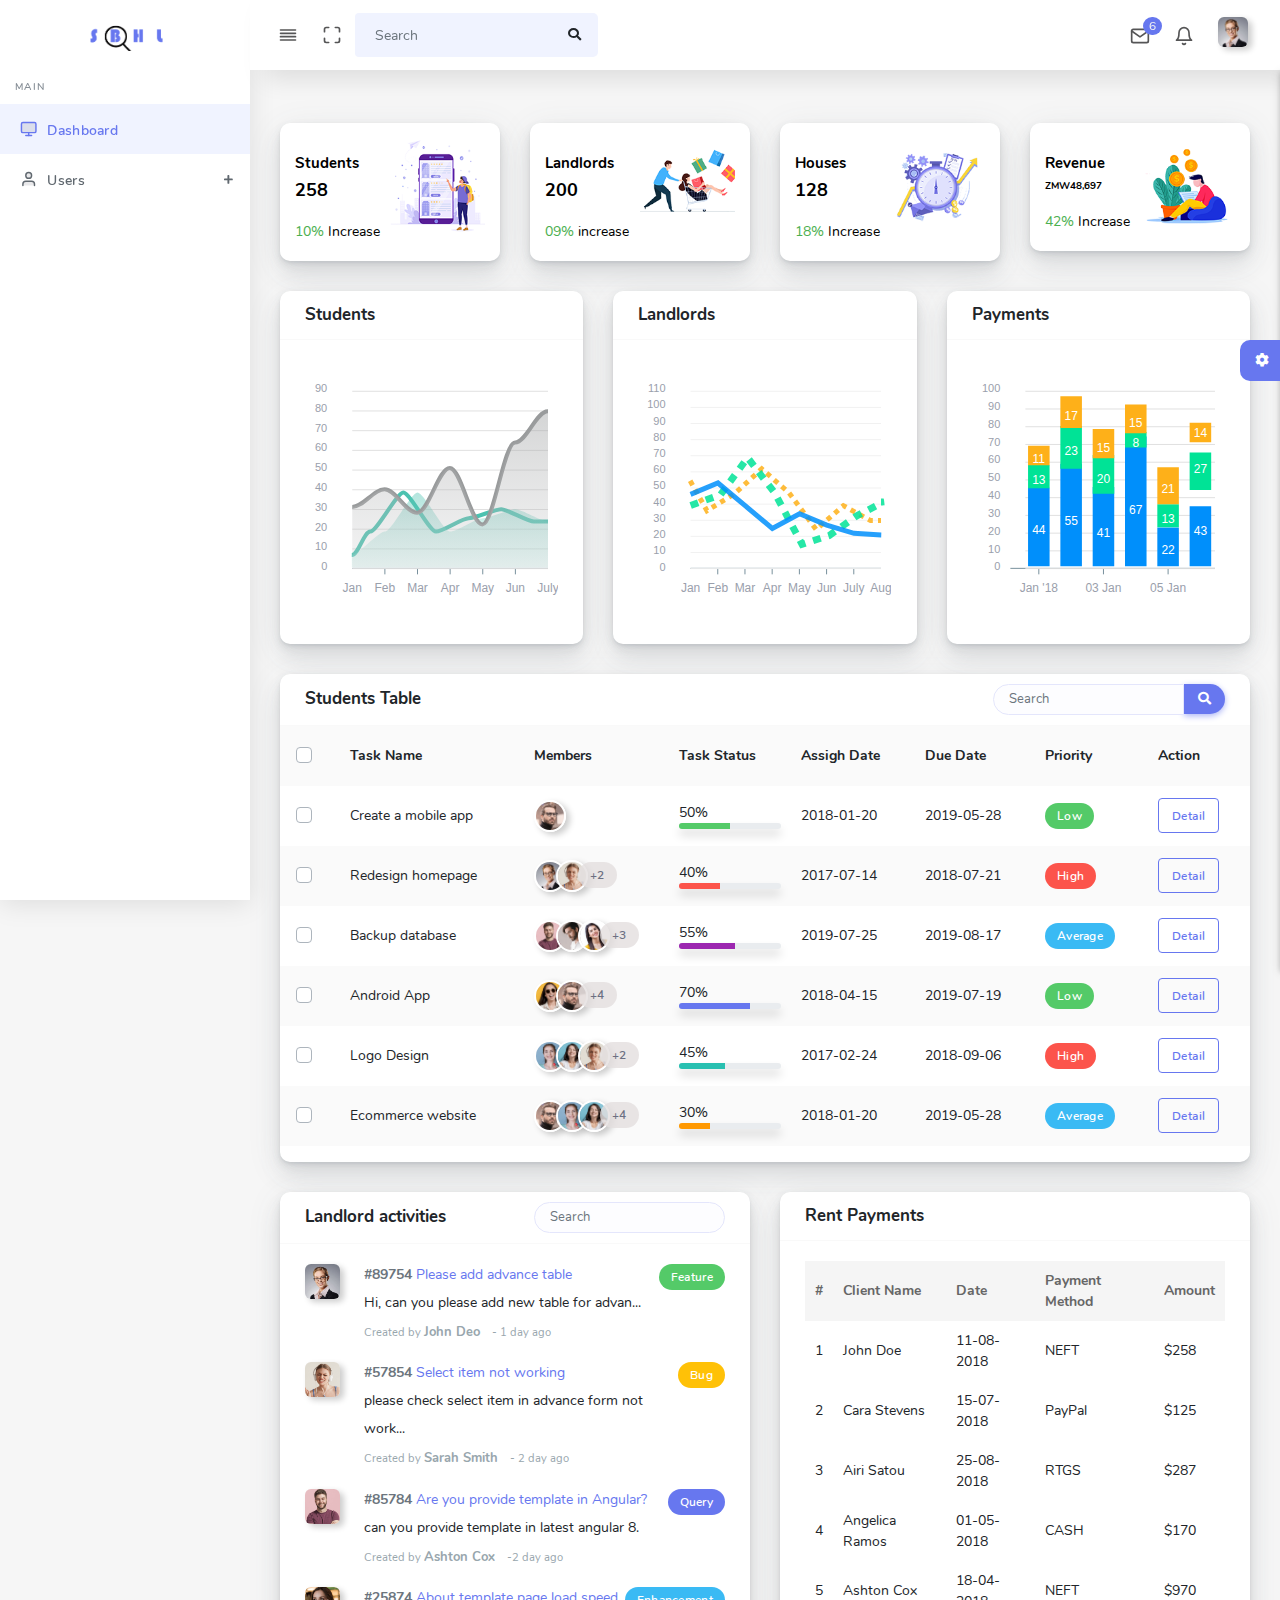
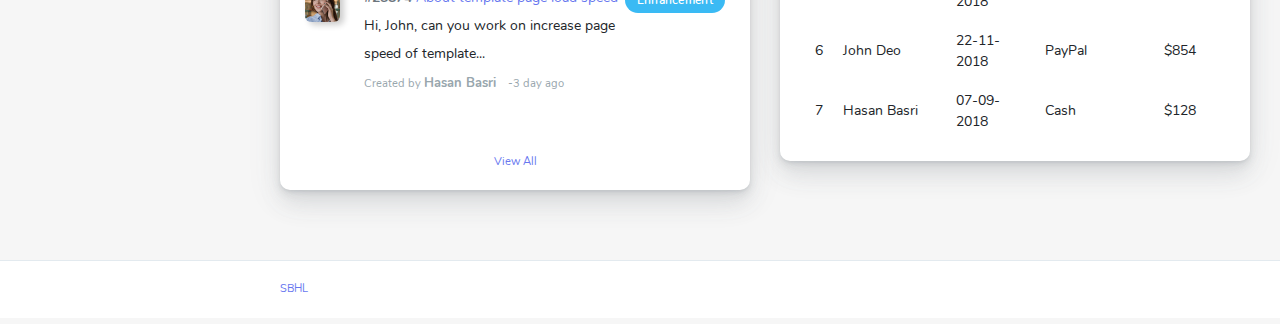
==== commit d295408f: "Added files via Github Desktop" ====
--- a/admin/index.html
+++ b/admin/index.html
@@ -168,7 +168,7 @@
                 Settings
               </a>
               <div class="dropdown-divider"></div>
-              <a href="../auth-login.php" class="dropdown-item has-icon text-danger"> <i class="fas fa-sign-out-alt"></i>
+              <a href="./logout.php?action=logout" class="dropdown-item has-icon text-danger"> <i class="fas fa-sign-out-alt"></i>
                 Logout
               </a>
             </div>
